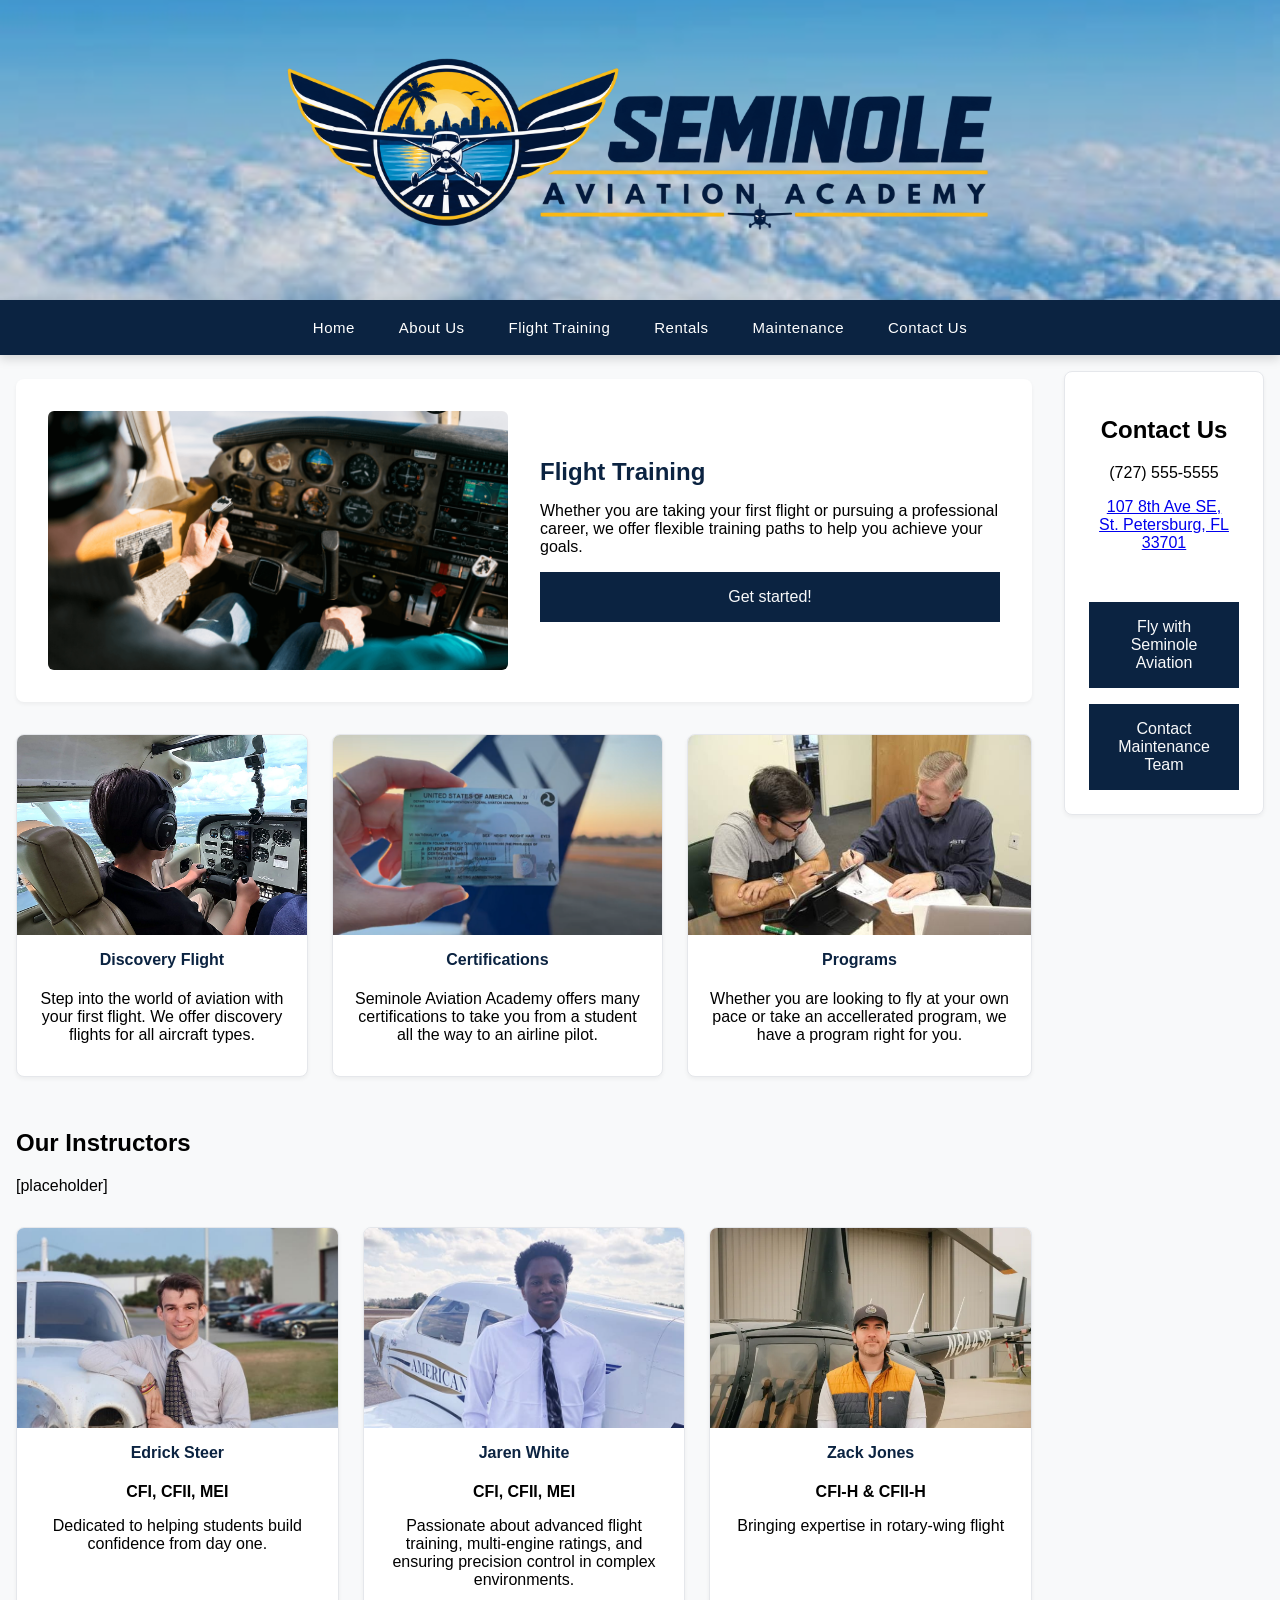
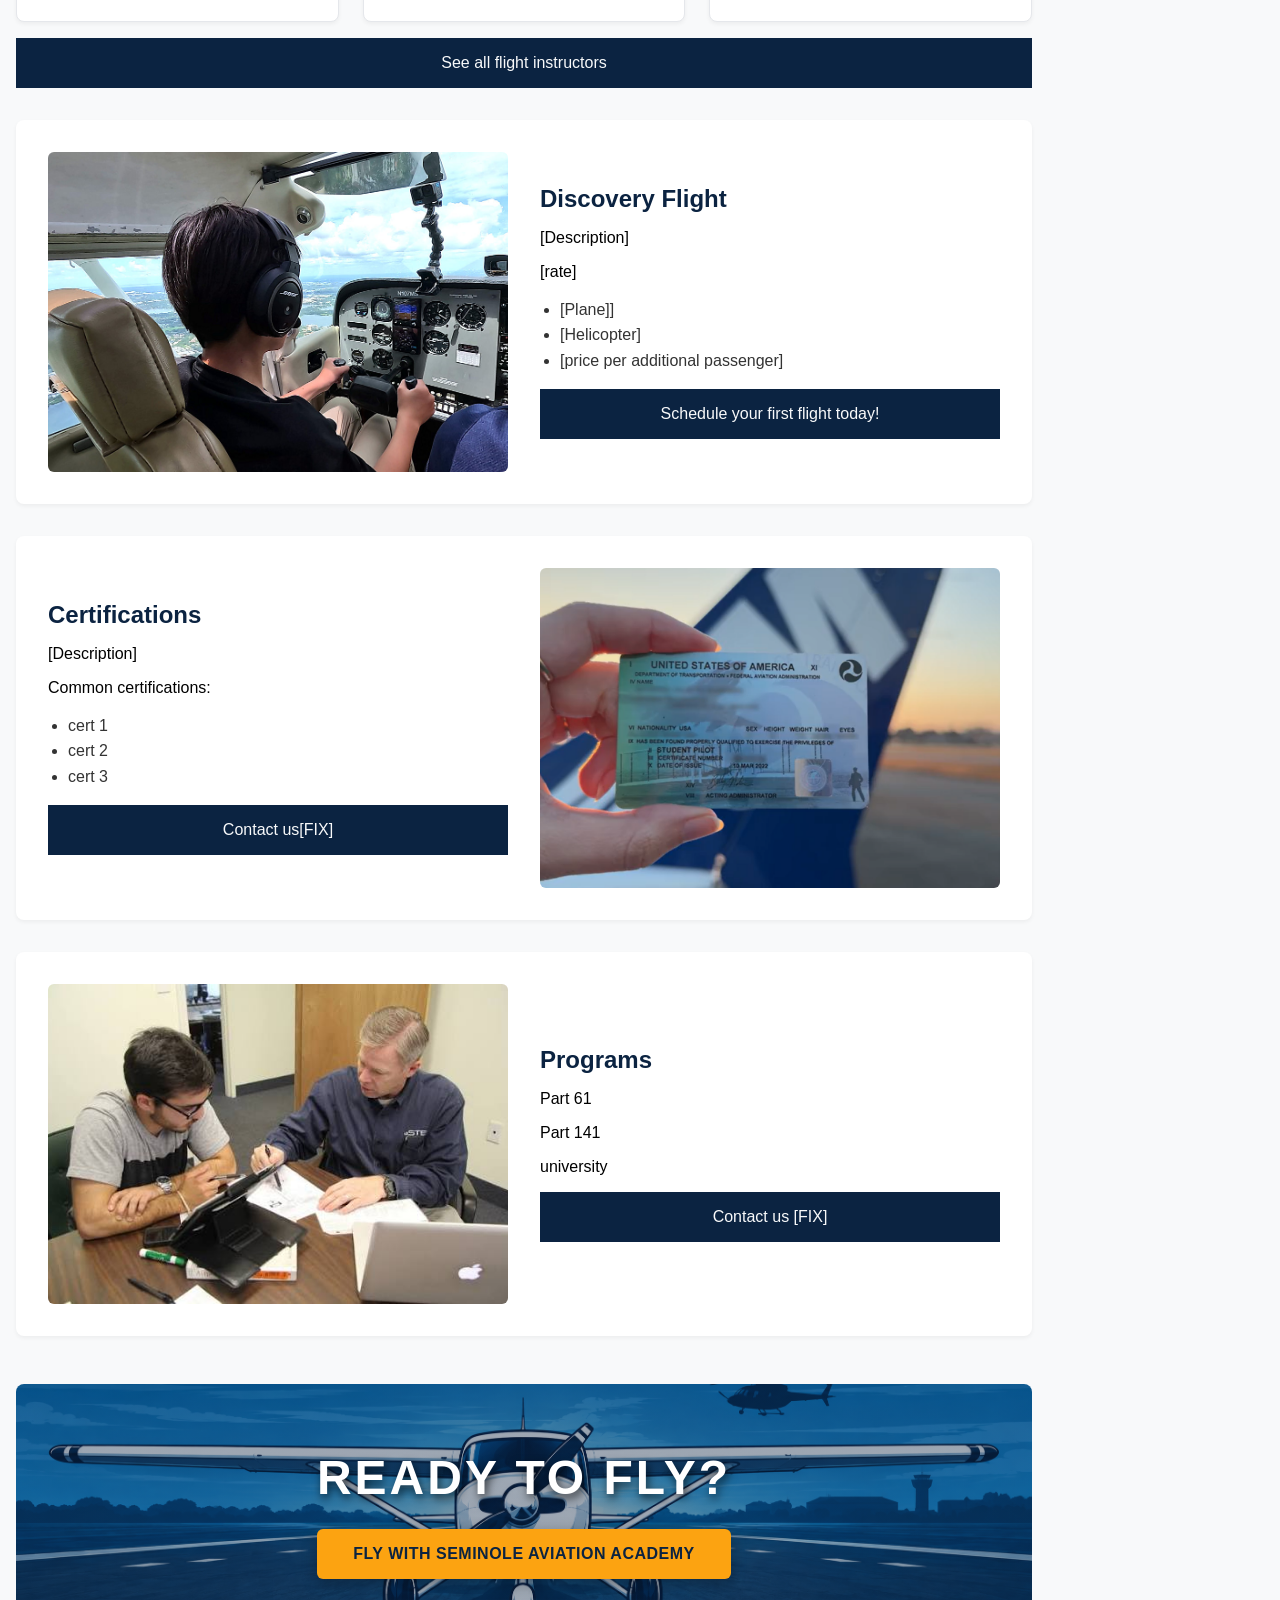
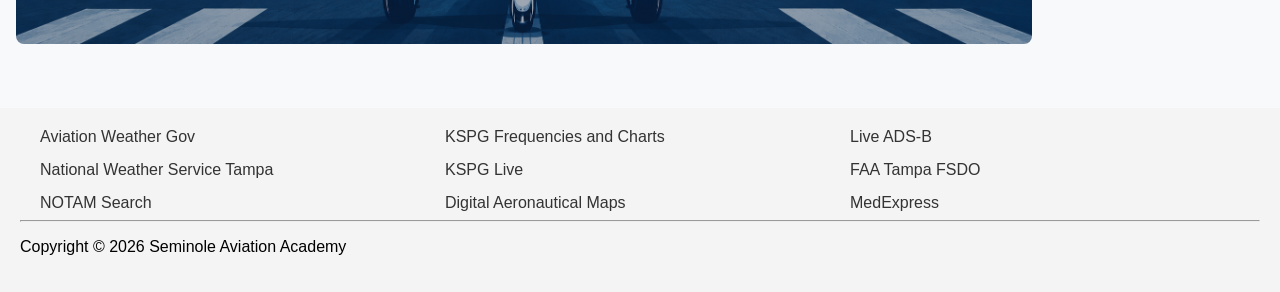
==== Seminole_Aviation_Academy/flight-training.html @ a311f941 "Add files via upload" ====
<!DOCTYPE html>
<html lang="en">
  <head>
    <title>Seminole Aviation Academy :: Flight Training</title>
    <link rel="icon" href="Images/favicon.ico" type="image/x-icon">
    <meta charset="utf-8">
    <meta name="viewport"
    content="width=device-width, initial-scale=1.0">
    <link rel="stylesheet" href="seminole.css">
  </head>
  <body>
    <header class="hero-header">
      <div class="header-overlay">
        <img src="Images/SAA_Logo.png" alt="Seminole Aviation Academy Logo" class="main-logo">
      </div>
    </header>
    <!-- Main Responsive Sticky Navigation Bar -->
    <nav class="main-navbar">
      <!-- PC and Tablet - Centered Links -->
      <div class="nav-desktop-container">
        <div class="nav-links-centered">
          <a href="index.html">Home</a>
          <a href="about.html">About Us</a>
          <a href="flight-training.html">Flight Training</a>
          <a href="rentals.html">Rentals</a>
          <a href="maintenance.html">Maintenance</a>
          <a href="contact.html">Contact Us</a>
        </div>
      </div>
      <!-- Mobile view nav bar -->
      <div class="nav-mobile-container">
        <a href="index.html" class="mobile-logo-link"><img src="Images/SAA_logo_only.png" alt="SAA Logo Only" class="mobile-logo-img"></a>
        <!-- Hidden checkbox to control the drawer state without JavaScript -->
        <input type="checkbox" id="menu-toggle" class="menu-checkbox">
        <!-- Hamburger icon button -->
        <label for="menu-toggle" class="hamburger-btn">
          <span></span>
          <span></span>
          <span></span>
        </label>
        <!-- Slide-out Side Drawer Layer -->
        <div class="side-drawer">
          <!-- Label acting as a close overlay backdrop -->
          <label for="menu-toggle" class="drawer-close-overlay"></label>
          <div class="drawer-content">
            <!-- Close Button inside the panel -->
            <label for="menu-toggle" class="drawer-close-btn">&times;</label>
            <div class="drawer-section"> <!-- Primary Pages Stack -->
              <h3>Main Navigation</h3>
              <a href="index.html">Home</a>
              <a href="about.html">About Us</a>
              <a href="flight-training.html">Flight Training</a>
              <a href="rentals.html">Rentals</a>
              <a href="maintenance.html">Maintenance</a>
              <a href="contact.html">Contact Us</a>
            </div>
            <div class="drawer-section resources-section"> <!-- Mobile Resources Stack -->
              <h3>Additional Resources</h3>
              <a href="https://aviationweather.gov/" target="_blank">Aviation Weather Gov</a>
              <a href="https://www.weather.gov/tbw/tampabayaviationweather" target="_blank">National Weather Service Tampa</a>
              <a href="https://notams.aim.faa.gov/notamSearch/nsapp.html#/" target="_blank">NOTAM Search</a>
              <a href="https://skyvector.com/airport/SPG/Albert-Whitted-Airport" target="_blank">KSPG Frequencies and Charts</a>
              <a href="https://parkviewlive.com/locations/albert-whitted-airport" target="_blank">KSPG Live</a>
              <a href="https://vfrmap.com/?type=vfrc&lat=27.953&lon=-82.828&zoom=10&api_key=763xxE1MJHyhr48DlAP2qQ" target="_blank">Digital Aeronautical Maps</a>
              <a href="https://globe.adsbexchange.com/" target="_blank">Live ADS-B</a>
              <a href="https://www.faa.gov/about/office_org/field_offices/fsdo/tpa" target="_blank">FAA Tampa FSDO</a>
              <a href="https://medxpress.faa.gov/MedXpress/Disclaimer.aspx" target="_blank">MedExpress</a>
            </div> <!-- Closes Resources stack-->
          </div> <!-- Closes Mobile Nav Pop-up-->
        </div> <!-- Closes Nav -->
      </div>
    </nav>
    <div id="wrapper">
        <div class="content"> 
            <main class="main-content"> <!-- CONTENT GOES HERE -->

              <section class="flight-training-opening">
                <div class="FT-img-wrapper">
                  <img id="FT-open-img" src="Images/Flight-Training-Opener-1920x1080.png" alt="Student pilot learning" >
                </div>
                <div class="FT-text">
                  <H1>Flight Training</H1>
                  <p>Whether you are taking your first flight or pursuing a professional career, we offer flexible training paths to help you achieve your goals. </p>
                  <a href="contact.html" class="button">Get started!</a>
                </div>
              </section>

              <section class="FT-Cards">
                <div class="container">
                  <!-- Box 1 -->
                  <a href="#discovery-flights" class="card-link-wrapper">
                    <div class="cards">
                        <div class="card-image-wrapper">
                            <img src="Images/discoveryflight.jpg" alt="Discovery Flight" class="card-image">
                        </div>
                        <div class="card-info">
                            <h4>Discovery Flight</h4>
                            <p>Step into the world of aviation with your first flight. We offer discovery flights for all aircraft types.</p>
                        </div>
                    </div>
                  </a>
                  <!-- Box 2 -->
                  <a href="#certifications" class="card-link-wrapper"> 
                    <div class="cards">
                        <div class="card-image-wrapper">
                            <img src="Images/certifications-943x530.png" alt="Aviation certificate" class="card-image">
                        </div>
                        <div class="card-info">
                            <h4>Certifications</h4>
                            <p>Seminole Aviation Academy offers many certifications to take you from a student all the way to an airline pilot.</p>
                        </div>
                    </div>
                  </a>
                  <!-- Box 3 -->
                  <a href="#programs" class="card-link-wrapper">
                    <div class="cards">
                        <div class="card-image-wrapper">
                            <img src="Images/programs-1100x733.jpg" alt="Student being taught by an instructor" class="card-image">
                        </div>
                        <div class="card-info">
                            <h4>Programs</h4>
                            <p>Whether you are looking to fly at your own pace or take an accellerated program, we have a program right for you.</p>
                        </div>
                    </div>
                  </a>
                </div> <!-- closes container --><div class="container">
              </section>

              <section class="Our instructors">
                <h2>Our Instructors</h2>
                <p>[placeholder]</p>
                <div class="container">
                  <!-- Box 1 -->
                  <div class="cards">
                      <div class="card-image-wrapper">
                          <img src="Images/Edrick-Steer-CFI-CXO-690x690.jpg" alt="Edrick-Steer" class="card-image">
                      </div>
                      <div class="card-info">
                          <h4>Edrick Steer</h4>
                          <p><b>CFI, CFII, MEI</b></p>
                          <p>Dedicated to helping students build confidence from day one.</p>
                      </div>
                  </div>
                  <!-- Box 2 -->
                  <div class="cards">
                      <div class="card-image-wrapper">
                          <img src="Images/Jaren-White-CFI-CXO-690x690.jpg" alt="Jaren White, MEI-CFI" class="card-image">
                      </div>
                      <div class="card-info">
                          <h4>Jaren White</h4>
                          <p><b>CFI, CFII, MEI</b></p>
                          <p>Passionate about advanced flight training, multi-engine ratings, and ensuring precision control in complex environments.</p>
                      </div>
                  </div>
                  <!-- Box 3 -->
                  <div class="cards">
                      <div class="card-image-wrapper">
                          <img src="Images/zack+final-640w.webp" alt="Zack, CFI-H" class="card-image">
                      </div>
                      <div class="card-info">
                          <h4>Zack Jones</h4>
                          <p><b>CFI-H & CFII-H</b></p>
                          <p>Bringing expertise in rotary-wing flight</p>
                      </div>
                  </div>
                </div> <!-- closes container -->
                <a href="about.html" class="button">See all flight instructors</a>
              </section>
              
              <section class="ft-img-left-txt-right" id="discovery-flights">
                <div class="ft-img-wrapper-left">
                  <img id="ft-discovery-img" src="Images/discoveryflight.jpg" alt="Discovery Flight">
                </div>
                <div class="ft-txt-right">
                  <h2>Discovery Flight</h2>
                  <p>[Description]</p>
                  <p>[rate]</p>
                  <ul>
                    <li>[Plane]]</li>
                    <li>[Helicopter]</li>
                    <li>[price per additional passenger]</li>
                  </ul>
                  <a href="contact.html" class="button">Schedule your first flight today!</a>
                </div>
              </section>
              
              <section class="ft-img-right-txt-left" id="certifications">
                <div class="ft-img-wrapper-right">
                  <img id="ft-cert-img" src="Images/certifications-943x530.png" alt="FAA Pilot Certificate">
                </div>
                <div class="ft-txt-left">
                  <h2>Certifications</h2>
                  <p>[Description]</p>
                  <p>Common certifications:</p>
                  <ul>
                    <li>cert 1</li>
                    <li>cert 2</li>
                    <li>cert 3</li>
                  </ul>
                  <a href="contact.html" class="button">Contact us[FIX]</a>
                </div>
              </section>

              <section class="ft-img-left-txt-right" id="programs">
                <div class="ft-img-wrapper-left">
                  <img id="ft-discovery-img" src="Images/programs-1100x733.jpg" alt="Programs">
                </div>
                <div class="ft-txt-right">
                  <h2>Programs</h2>
                  <p>Part 61</p>
                  <p>Part 141</p>
                  <p>university</p>
                  
                  <a href="contact.html" class="button">Contact us [FIX]</a>
                </div>
              </section>

              <section class="runway-cta-section">
                <div class="runway-cta-content">
                  <h2 class="runway-cta-title">Ready to Fly?</h2>
                  <a href="contact.html" class="runway-cta-btn">Fly with Seminole Aviation Academy</a>
                </div>
              </section>
            </main>
            <aside class="sidebar">
              <h2>Contact Us</h2>
              <p>(727) 555-5555</p>
              <p><a href="https://www.google.com/maps/place/Albert+Whitted+Airport/@27.7641043,-82.6311477,17z/data=!3m1!4b1!4m6!3m5!1s0x88c2e190b146c28f:0xe0880afd08de68cf!8m2!3d27.7641043!4d-82.6285728!16zL20vMGZueXAz?entry=ttu&g_ep=EgoyMDI2MDkwNi4wIKXMDSoASAFQAw%3D%3D">107 8th Ave SE,<br>St. Petersburg, FL<br>33701</a></p>
              <br>
              <a href="contact.html" class="button">Fly with Seminole Aviation</a>
              <a href="contact.html" class="button">Contact Maintenance Team</a>
            </aside> 
        </div> <!-- Closes content -->
    </div> <!-- Closes wrapper -->
    <footer class="site-footer">
  <div class="footer-grid">
    <!-- Group 1 -->
    <div class="footer-column">
      <a href="https://aviationweather.gov/" target="_blank">Aviation Weather Gov</a>
      <a href="https://www.weather.gov/tbw/tampabayaviationweather" target="_blank">National Weather Service Tampa</a>
      <a href="https://notams.aim.faa.gov/notamSearch/nsapp.html#/" target="_blank">NOTAM Search</a>
    </div>
    <!-- Group 2 -->
    <div class="footer-column">
      <a href="https://skyvector.com/airport/SPG/Albert-Whitted-Airport" target="_blank">KSPG Frequencies and Charts</a>
      <a href="https://parkviewlive.com/locations/albert-whitted-airport" target="_blank">KSPG Live</a>
      <a href="https://vfrmap.com/?type=vfrc&lat=27.953&lon=-82.828&zoom=10&api_key=763xxE1MJHyhr48DlAP2qQ" target="_blank">Digital Aeronautical Maps</a>
    </div>
    
    <!-- Group 3 -->
    <div class="footer-column">
      <a href="https://globe.adsbexchange.com/" target="_blank">Live ADS-B</a>
      <a href="https://www.faa.gov/about/office_org/field_offices/fsdo/tpa" target="_blank">FAA Tampa FSDO</a>
      <a href="https://medxpress.faa.gov/MedXpress/Disclaimer.aspx" target="_blank">MedExpress</a>
    </div>
  </div>
  <hr>
    <p>Copyright &copy; 2026 Seminole Aviation Academy</p>
</footer>
    <script>
    </script>
  </body>
</html>
---- Seminole_Aviation_Academy/seminole.css ----
/* -----------------------------------------------------------------------------------
 -------  Global View/Mobile specific Views-------------------------------------------
 ---------------------------------------------------------------------------------- */
html { scroll-behavior: smooth;}
 body {
  margin: 0;
  font-family: Arial, Helvetica, sans-serif;
}
#wrapper { 
	background-color: #F8F9FA;
	padding: 1em;
}
.content { display: block; }
.main-content { flex:3; }
.button {
    display:block;
    background:#0b2341;
    color:#F8F9FA;
    text-align:center;
    padding:1em;
    text-decoration:none;
    margin-top:1em;
}
.button:hover { color: #fca311;}
.small-button {
    display:inline-block;
    background:#0b2341;
    color:#F8F9FA;
    text-align:center;
    padding:1em;
    text-decoration:none;
    margin-top:1em;
    ;
}
.small-button:hover { color: #fca311;}
.sidebar { 
    display: none; 
    max-width: 200px;
}

.rental-info { text-align: center;}
.rental-info h2 { color:#0b2341 }

.maint-info { text-align: center;}
.maint-info h2 { color:#0b2341 }

/* -----------------------------------------------------------------------------------
 ------- Footer ----------------------------------------------------------------------
 ---------------------------------------------------------------------------------- */
.site-footer {
  background-color: #f4f4f4; 
  padding: 20px;
}

.footer-grid {
  display: grid;
  grid-template-columns: 1fr; 
  gap: 15px; 
  text-align: center; 
}

.footer-column {
  display: flex;
  flex-direction: column;
  gap: 15px; 
}
.footer-column a {
  text-decoration: none;
  color: #333;
  font-family: sans-serif;
}
/* -----------------------------------------------------------------------------------
 -------  Nav ------------------------------------------------------------------------
 ---------------------------------------------------------------------------------- */
.topnav {
  overflow: hidden;
  background-color: #333;
}
.topnav a {
  float: left;
  display: block;
  color: #f2f2f2;
  text-align: center;
  padding: 14px 16px;
  text-decoration: none;
  font-size: 17px;
}
.topnav a:hover {
  background-color: #ddd;
  color: black;
}
.topnav a.active {
  background-color: #04AA6D;
  color: white;
}
.topnav .icon {
  display: none;
}
@media screen and (max-width: 600px) {
  .topnav a:not(:first-child) {display: none;}
  .topnav a.icon {
    float: right;
    display: block;
  }
  .topnav.responsive {position: relative;}
  .topnav.responsive .icon {
    position: absolute;
    right: 0;
    top: 0;
  }
  .topnav.responsive a {
    float: none;
    display: block;
    text-align: left;
  }
}
 .main-navbar {
  position: sticky;
  top: 0;
  z-index: 9999;
  background-color: #0b2341; 
  box-shadow: 0 4px 10px rgba(0, 0, 0, 0.15);
  font-family: 'Arial', sans-serif;
}
.nav-desktop-container {
  display: none;
}
.nav-mobile-container {
  display: flex;
  justify-content: flex-end;
  align-items: center;
  padding: 10px 20px;
  height: 60px;
  box-sizing: border-box;
  position: relative;
}

.mobile-logo-link {
  display: flex;
  align-items: center;
  height: 100%;
  position: absolute;
  left: 50%;
  transform: translateX(-50%); 
}
.mobile-logo-img {
  height: 50px; 
  width: auto;
  object-fit: contain;
  align-items: center;
}
.menu-checkbox {
  display: none; 
}
.hamburger-btn {
  display: flex;
  flex-direction: column;
  justify-content: space-between;
  width: 26px;
  height: 20px;
  cursor: pointer;
}
.hamburger-btn span {
  display: block;
  height: 3px;
  width: 100%;
  background-color: #ffffff;
  border-radius: 2px;
  transition: all 0.3s ease;
}
.side-drawer {
  position: fixed;
  top: 0;
  right: -100%; 
  width: 100%;
  height: 100vh;
  display: flex;
  justify-content: flex-end;
  transition: right 0.4s cubic-bezier(0.16, 1, 0.3, 1);
  pointer-events: none;
}
.drawer-close-overlay {
  position: absolute;
  top: 0;
  left: 0;
  width: 100%;
  height: 100%;
  background-color: rgba(0, 0, 0, 0.5);
  opacity: 0;
  transition: opacity 0.4s ease;
  z-index: 1;
}
.drawer-content {
  position: relative;
  width: 280px; 
  height: 100%;
  background-color: #ffffff;
  box-shadow: -5px 0 25px rgba(0, 0, 0, 0.25);
  padding: 60px 24px 30px;
  box-sizing: border-box;
  overflow-y: auto; 
  z-index: 2;
}
.drawer-close-btn {
  position: absolute;
  top: 15px;
  right: 20px;
  font-size: 32px;
  color: #0b2341;
  cursor: pointer;
}
.drawer-section {
  margin-bottom: 30px;
}
.drawer-section h3 {
  font-size: 13px;
  text-transform: uppercase;
  letter-spacing: 1px;
  color: #888888;
  border-bottom: 1px solid #eeeeee;
  padding-bottom: 8px;
  margin-bottom: 12px;
}
.drawer-section a {
  display: block;
  padding: 12px 0;
  text-decoration: none;
  color: #0b2341;
  font-size: 16px;
  font-weight: 500;
  border-bottom: 1px solid #f9f9f9;
}
.drawer-section a.active { color: #fca311; }
.resources-section a {
  font-size: 14px;
  color: #4a5568;
}
.menu-checkbox:checked ~ .side-drawer {
  right: 0;
  pointer-events: auto;
}
.menu-checkbox:checked ~ .side-drawer .drawer-close-overlay { opacity: 1; }
.menu-checkbox:checked ~ .hamburger-btn span:nth-child(1) { transform: translateY(8px) rotate(45deg); }
.menu-checkbox:checked ~ .hamburger-btn span:nth-child(2) { opacity: 0; }
.menu-checkbox:checked ~ .hamburger-btn span:nth-child(3) { transform: translateY(-9px) rotate(-45deg); }

/* -----------------------------------------------------------------------------------
 -------  Flight Training - Home Page ------------------------------------------------
 ---------------------------------------------------------------------------------- */
.flight-training-group {
  background: #fff;
  border-radius: 8px;
  padding: 1.5rem;
  margin: 2rem 0;
  box-shadow: 0 2px 4px rgba(0,0,0,.05);
  overflow: hidden; 
}
.flight-training-group h2 {
  color: #0b2341;
  margin-bottom: 0.25rem;
}
.flight-training-group p {
  margin-top: 0;
  margin-bottom: 1rem;
}
#FT-img {
  float: left;
  margin-right: 20px;
  margin-bottom: 10px;
  width: 300px; 
  max-width: 100%;
  height: auto;
  border-radius: 4px;
}

/* -----------------------------------------------------------------------------------
 -------  Maintenance - Home Page ------------------------------------------------
 ---------------------------------------------------------------------------------- */

.maintenance-index {
  background: #fff;
  border-radius: 8px;
  padding: 1.5rem;
  margin: 2rem 0;
  box-shadow: 0 2px 4px rgba(0,0,0,.05);
  display: flex;
  flex-direction: column; 
  gap: 1.5rem;
}
.maintenance-index h2 {
  color: #0b2341;
  margin-top: 0;
  margin-bottom: 0.75rem;
}
.maintenance-index ul {
  margin: 0;
  padding-left: 20px;
  color: #333333;
  line-height: 1.6;
}
.maintenance-img-wrapper {
  width: 100%;
  height: 220px;
  overflow: hidden;
  border-radius: 6px;
}
#MT-img {
  width: 100%;
  height: 100%;
  object-fit: cover;
  display: block;
}

/* -----------------------------------------------------------------------------------
 ------- Runway Call To Action - Home Page -------------------------------------------
 ---------------------------------------------------------------------------------- */
.runway-cta-section {
  width: 100%;
  position: relative;
  overflow: hidden;
  margin: 3rem 0;
  background-image: linear-gradient(rgba(11, 35, 65, 0.4), rgba(11, 35, 65, 0.4)), url('Images/plane_on_runway.png');
  background-size: cover;
  background-position: center;
  background-repeat: no-repeat;
  padding: 4rem 1.5rem;
  box-sizing: border-box;
}
.runway-cta-content {
  text-align: center;
  display: flex;
  flex-direction: column;
  align-items: center;
  justify-content: center;
  gap: 1.5rem;
  z-index: 2;
  position: relative;
}
.runway-cta-title {
  color: #ffffff;
  font-family: 'Montserrat', 'Arial Black', sans-serif;
  font-size: 2.2rem;
  font-weight: 800;
  text-transform: uppercase;
  letter-spacing: 2px;
  margin: 0;
  text-shadow: 2px 4px 10px rgba(0, 0, 0, 0.7);
}
.runway-cta-btn {
  display: inline-flex;
  align-items: center;
  justify-content: center;
  background-color: #fca311; 
  color: #0b2341; 
  text-decoration: none;
  font-family: 'Arial', sans-serif;
  font-size: 16px;
  font-weight: 700;
  padding: 16px 36px;
  border-radius: 6px;
  box-shadow: 0 4px 15px rgba(0, 0, 0, 0.3);
  text-transform: uppercase;
  letter-spacing: 0.5px;
  transition: all 0.25s ease-in-out;
}
.runway-cta-btn:hover {
  background-color: #ffffff;
  color: #0b2341;
  box-shadow: 0 6px 20px rgba(252, 163, 17, 0.4);
  transform: translateY(-3px);
}

.runway-cta-btn:active {
  transform: translateY(-1px);
  box-shadow: 0 4px 8px rgba(0, 0, 0, 0.2);
}

/* -----------------------------------------------------------------------------------
 ------- Opening image - Home Page ---------------------------------------------------
 ---------------------------------------------------------------------------------- */
.hero-header { display: none; }
.hero-promo-section {
  width: 100%;
  height: 60vh;
  min-height: 400px;
  background-image: linear-gradient(rgba(0, 0, 0, 0.45), rgba(0, 0, 0, 0.45)), url('Images/opening.jpg');
  background-size: cover;
  background-position: center;
  background-repeat: no-repeat;
  display: flex;
  justify-content: center;
  align-items: center;
  box-sizing: border-box;
}
.hero-content {
  text-align: center;
  padding: 0 20px;
}
.hero-text {
  color: #ffffff;
  font-family: 'Montserrat', 'Arial Black', sans-serif;
  font-size: 3rem;
  font-weight: 800;
  text-transform: uppercase;
  letter-spacing: 2px;
  text-shadow: 2px 4px 15px rgba(0, 0, 0, 0.6); 
  margin: 0;
}
/* -----------------------------------------------------------------------------------
 ------- Opening image - Maintenance ---------------------------------------------------
 ---------------------------------------------------------------------------------- */
.hero-promo-section-about {
  width: 100%;
  height: 60vh;
  min-height: 400px;
  background-image: linear-gradient(rgba(0, 0, 0, 0.45), rgba(0, 0, 0, 0.45)), url('Images/plane_over_forest.jpg');
  background-size: cover;
  background-position: center;
  background-repeat: no-repeat;
  display: flex;
  justify-content: center;
  align-items: center;
  box-sizing: border-box;
}
.hero-content-about {
  text-align: center;
  padding: 0 20px;
}
.hero-text-about {
  color: #ffffff;
  font-family: 'Montserrat', 'Arial Black', sans-serif;
  font-size: 3rem;
  font-weight: 800;
  text-transform: uppercase;
  letter-spacing: 2px;
  text-shadow: 2px 4px 15px rgba(0, 0, 0, 0.6); 
  margin: 0;
}
/* -----------------------------------------------------------------------------------
 ------- Opening image - Rentals ---------------------------------------------------
 ---------------------------------------------------------------------------------- */
.hero-promo-section-rent {
  width: 100%;
  height: 60vh;
  min-height: 400px;
  background-image: linear-gradient(rgba(0, 0, 0, 0.45), rgba(0, 0, 0, 0.45)), url('Images/254481-YbNavzkKr7U6z7WP.jpg');
  background-size: cover;
  background-position: center;
  background-repeat: no-repeat;
  display: flex;
  justify-content: center;
  align-items: center;
  box-sizing: border-box;
}
.hero-content-rent {
  text-align: center;
  padding: 0 20px;
}
.hero-text-rent {
  color: #ffffff;
  font-family: 'Montserrat', 'Arial Black', sans-serif;
  font-size: 3rem;
  font-weight: 800;
  text-transform: uppercase;
  letter-spacing: 2px;
  text-shadow: 2px 4px 15px rgba(0, 0, 0, 0.6); 
  margin: 0;
}

/* -----------------------------------------------------------------------------------
 ------- Opening image - Maintenance ---------------------------------------------------
 ---------------------------------------------------------------------------------- */
.hero-promo-section-maint {
  width: 100%;
  height: 60vh;
  min-height: 400px;
  background-image: linear-gradient(rgba(0, 0, 0, 0.45), rgba(0, 0, 0, 0.45)), url('Images/AnP_780x470.jpg');
  background-size: cover;
  background-position: center;
  background-repeat: no-repeat;
  display: flex;
  justify-content: center;
  align-items: center;
  box-sizing: border-box;
}
.hero-content-maint {
  text-align: center;
  padding: 0 20px;
}
.hero-text-maint {
  color: #ffffff;
  font-family: 'Montserrat', 'Arial Black', sans-serif;
  font-size: 3rem;
  font-weight: 800;
  text-transform: uppercase;
  letter-spacing: 2px;
  text-shadow: 2px 4px 15px rgba(0, 0, 0, 0.6); 
  margin: 0;
}

/* -----------------------------------------------------------------------------------
 ------- Vertical Cards (Ex. Our Fleet - Home) ---------------------------------------
 ---------------------------------------------------------------------------------- */
.container {
  display: flex;
  flex-direction: column; 
  flex-wrap: nowrap; 
  gap: 1.5rem;            
  margin-top: 2rem;
}
.cards {
  display: flex;
  flex-direction: row;    
  background-color: #FFFFFF;
  border: 1px solid #E5E7EB;
  border-radius: 8px;
  overflow: hidden;
  box-shadow: 0 2px 4px rgba(0,0,0,0.05);
}
.card-image-wrapper {
  height: 160px;
  overflow: hidden;
  display: flex;
  justify-content: center;
  align-items: center;
}
.card-image {
  object-position: center top;
  width: 100%;
  height: 100%;
  object-fit: cover;
  display: block;
}
.card-info {
  flex: 2;                
  padding: 1rem;
  color: #000;
}
.card-info h4 {
  margin-top: 0;
  color: #0b2341;         
}

.card-link-wrapper {
  text-decoration: none; 
  color: inherit;        
  display: block;        
}
.card-link-wrapper:hover .cards {
  transform: translateY(-2px);
  box-shadow: 0 4px 15px rgba(0,0,0,0.1);
  transition: all 0.2s ease-in-out;
}

/* -----------------------------------------------------------------------------------
 ------- Horizontal Cards (Ex. Our Fleet - Home) ---------------------------------------
 ---------------------------------------------------------------------------------- */
.h-container {
  display: flex;
  flex-direction: row; 
  flex-wrap: nowrap; 
  gap: 1.5rem;            
  margin-top: 2rem;
}
.h-cards {
  display: flex;
  flex-direction: row;    
  background-color: #FFFFFF;
  border: 1px solid #E5E7EB;
  border-radius: 8px;
  overflow: hidden;
  box-shadow: 0 2px 4px rgba(0,0,0,0.05);
}

.h-card-image-wrapper {
  height: 160px;
  overflow: hidden;
  display: flex;
  justify-content: center;
  align-items: center;
}

.h-card-image {
  object-position: center left;
  width: 100%;
  height: 100%;
  object-fit: cover;
  display: block;
}

.h-card-info {
  flex: 2;                
  padding: 1rem;
  color: #000;
}

.h-card-info h4 {
  margin-top: 0;
  color: #0b2341;         
}

/* -----------------------------------------------------------------------------------
 -------  Flight Training - Opening --------------------------------------------------
 ---------------------------------------------------------------------------------- */
.flight-training-opening {
  background: #fff;
  border-radius: 8px;
  padding: 1.5rem;
  margin: 0.5rem 0;
  box-shadow: 0 2px 4px rgba(0,0,0,.05);
  display: flex;
  flex-direction: column; 
  gap: 1.5rem;
}
.FT-text h1 {
  color: #0b2341;
  margin-top: 0;
  margin-bottom: 0.75rem;
}

.FT-img-wrapper {
  width: 100%;
/*  height: 440px; */
  overflow: hidden;
  border-radius: 6px;
}

#FT-open-img {

  display: block;
  width: 100%;
  height: auto;
  border-radius: 4px;
}
/* -----------------------------------------------------------------------------------
 -------  Flight Training - Cards Image and text ------------------------------
 ---------------------------------------------------------------------------------- */
.ft-img-left-txt-right {
  background: #fff;
  border-radius: 8px;
  padding: 1.5rem;
  margin: 2rem 0;
  box-shadow: 0 2px 4px rgba(0,0,0,.05);
  display: flex;
  flex-direction: column; 
  gap: 1.5rem;
}
.ft-txt-right h2 {
  color: #0b2341;
  margin-top: 0;
  margin-bottom: 0.75rem;
}
.ft-txt-right ul {
  margin: 0;
  padding-left: 20px;
  color: #333333;
  line-height: 1.6;
}
.ft-img-wrapper-left {
  width: 100%;
  height: 220px;
  overflow: hidden;
  border-radius: 6px;
}
#ft-discovery-img {
  width: 100%;
  height: 100%;
  object-fit: cover;
  display: block;
}

.ft-img-right-txt-left {
  background: #fff;
  border-radius: 8px;
  padding: 1.5rem;
  margin: 2rem 0;
  box-shadow: 0 2px 4px rgba(0,0,0,.05);
  display: flex;
  flex-direction: column; 
  gap: 1.5rem;
}
.ft-txt-left h2 {
  color: #0b2341;
  margin-top: 0;
  margin-bottom: 0.75rem;
}
.ft-txt-left ul {
  margin: 0;
  padding-left: 20px;
  color: #333333;
  line-height: 1.6;
}
.ft-img-wrapper-right{
  width: 100%;
  height: 220px;
  overflow: hidden;
  border-radius: 6px;
}
#ft-cert-img {
  width: 100%;
  height: 100%;
  object-fit: cover;
  display: block;
}

/* -----------------------------------------------------------------------------------
 ------- Fleet Sub-Navigation Dropdowns ----------------------------------------------
 ---------------------------------------------------------------------------------- */
.fleet-sub-nav {
  background-color: #0b2341; /* Matches your core template dark blue */
  margin-bottom: 20px;
  border-radius: 4px;
  position: sticky;
  z-index: 100;
  top: 60px;
}
.fleet-nav-menu {
  list-style: none;
  display: flex;
  margin: 0;
  padding: 0;
  justify-content: center;
}
.fleet-nav-item {
  position: relative;
}
.fleet-nav-link {
  display: block;
  padding: 15px 25px;
  color: #F8F9FA;
  text-decoration: none;
  font-weight: bold;
  font-size: 16px;
}
.fleet-nav-link:hover {
  color: #fca311; /* Matches your gold highlight color */
}

/* Dropdown Hidden Mechanics */
.fleet-dropdown {
  position: absolute;
  top: 100%;
  left: 0;
  background-color: #ffffff;
  box-shadow: 0 4px 10px rgba(0, 0, 0, 0.15);
  list-style: none;
  padding: 0;
  margin: 0;
  min-width: 180px;
  opacity: 0;
  visibility: hidden;
  transform: translateY(10px);
  transition: all 0.2s ease-in-out;
  z-index: 50;
}
.fleet-dropdown li a {
  display: block;
  padding: 12px 20px;
  color: #0b2341;
  text-decoration: none;
  font-size: 15px;
  border-bottom: 1px solid #f4f4f4;
}
.fleet-dropdown li a:hover {
  background-color: #f8f9fa;
  color: #fca311;
}

/* Hover Action Toggles */
.fleet-nav-item:hover .fleet-dropdown {
  opacity: 1;
  visibility: visible;
  transform: translateY(0);
}

/* -----------------------------------------------------------------------------------
 ------- Pure CSS Accordion Toggles --------------------------------------------------
 ---------------------------------------------------------------------------------- */
.accordion-item {
  margin-bottom: 15px;
  border: 1px solid #E5E7EB;
  border-radius: 8px;
  background: #ffffff;
  scroll-margin-top: 80px; 
}
.accordion-toggle {
  display: none; 
}
.accordion-label {
  display: block;
  padding: 15px 20px;
  background-color: #ffffff;
  color: #0b2341;
  font-size: 1.2rem;
  font-weight: bold;
  cursor: pointer;
  position: relative;
  border-radius: 8px;
}
.accordion-label::after {
  content: '▼';
  position: absolute;
  right: 20px;
  font-size: 0.9rem;
  color: #0b2341;
  transition: transform 0.2s ease;
}

/* Base Hidden Accordion Frame State */
.accordion-content {
  max-height: 0;
  overflow: hidden;
  transition: max-height 0.3s ease-out;
}

/* Checked State - Reveals Cards Grid */
.accordion-toggle:checked ~ .accordion-content {
  max-height: 3000px; 
  padding: 0 20px 20px 20px;
  border-top: 1px solid #E5E7EB;
}
.accordion-toggle:checked ~ .accordion-label::after {
  transform: rotate(180deg);
  color: #fca311;
}

/* -----------------------------------------------------------------------------------
 ------- Responsive Grid Layout System (Mobile Default) ------------------------------
 ---------------------------------------------------------------------------------- */
.fleet-card-grid {
  display: grid;
  gap: 1.5rem;
  margin-top: 1.5rem;
  grid-template-columns: repeat(2, minmax(0, 1fr)); 
}
.fleet-grid-card {
  background-color: #FFFFFF;
  border: 1px solid #E5E7EB;
  border-radius: 8px;
  overflow: hidden;
  box-shadow: 0 2px 4px rgba(0,0,0,0.05);
  display: flex;
  flex-direction: column;
}
.fleet-card-image {
  width: 100%;
  height: 160px;
  overflow: hidden;
}
.fleet-card-image img {
  width: 100%;
  height: 100%;
  object-fit: cover;
  display: block;
}
.fleet-card-info {
  padding: 1rem;
  text-align: center;
}
.fleet-card-info h4 {
  margin: 0 0 5px 0;
  color: #0b2341;
}
.tail-number {
  margin: 0 0 10px 0;
  color: #6b7280;
  font-size: 0.9rem;
}
.rental-rate {
  margin: 0;
  font-weight: bold;
  color: #0b2341;
}

/* -----------------------------------------------------------------------------------
 ------- Contact - Form --------------------------------------------------------------
 ---------------------------------------------------------------------------------- */
.contact-form-container {
  background-color: #ffffff;
  border: 1px solid #E5E7EB;
  border-radius: 8px;
  max-width: 900px;
  margin: 2rem auto;
  padding: 1.5rem;
  box-shadow: 0 4px 10px rgba(0, 0, 0, 0.05);
  font-family: Arial, Helvetica, sans-serif;
  box-sizing: border-box;
}
.contact-form-container h2 {
  color: #0b2341;
  margin-top: 0;
  margin-bottom: 0.5rem;
}
.form-instructions {
  color: #6b7280;
  font-size: 0.9rem;
  margin-bottom: 1.5rem;
}
.required-star {
  color: #dc2626;
  font-weight: bold;
}
/* Structural Grid Rules (Mobile First Layout Architecture) */
.form-group {
  margin-bottom: 1.25rem;
  display: flex;
  flex-direction: column;
  gap: 0.4rem;
  width: 100%;
  box-sizing: border-box;
}
.form-row-grid {
  display: flex;
  flex-direction: column;
  gap: 0;
}
/* Base form controller formatting styling */
.form-group label {
  color: #0b2341;
  font-weight: 700;
  font-size: 0.95rem;
}
.form-group input[type="text"],
.form-group input[type="email"],
.form-group input[type="tel"],
.form-group input[type="date"],
.form-group select,
.form-group textarea {
  padding: 12px;
  border: 1px solid #D1D5DB;
  border-radius: 6px;
  font-size: 1rem;
  font-family: Arial, sans-serif;
  background-color: #F9FAFB;
  color: #1F2937;
  width: 100%;
  box-sizing: border-box;
  transition: border-color 0.2s ease, box-shadow 0.2s ease;
}
.form-group input:focus,
.form-group select:focus,
.form-group textarea:focus {
  outline: none;
  border-color: #0b2341;
  box-shadow: 0 0 0 3px rgba(11, 35, 65, 0.15);
  background-color: #ffffff;
}
.date-range-wrapper {
  display: flex;
  align-items: center;
  gap: 0.5rem;
  width: 100%;
}
.date-range-wrapper input[type="date"] {
  flex: 1;
}
.date-separator {
  color: #4B5563;
  font-weight: bold;
  font-size: 0.9rem;
}

/* ===================================================================================
   ======= Pure CSS Relational Stacking Logic Components (:has Engine) ==============
   =================================================================================== */
.conditional-section {
  display: none; /* Keeps branches hidden out of sight initially */
  background-color: #F8F9FA;
  padding: 1.25rem;
  border-radius: 6px;
  border-left: 4px solid #fca311; /* Gold layout highlight ribbon indicator */
  margin: 1.5rem 0;
  box-sizing: border-box;
  animation: formBranchSlideIn 0.35s cubic-bezier(0.16, 1, 0.3, 1);
}

.conditional-section h3 {
  margin-top: 0;
  color: #0b2341;
  font-size: 1.1rem;
  border-bottom: 1px solid #E5E7EB;
  padding-bottom: 0.5rem;
  margin-bottom: 1rem;
}

/* Stacking selector evaluations */
.contact-form:has(select[name="inquiry_area"] option[value="training"]:checked) .training-branch { display: block; }
.contact-form:has(select[name="inquiry_area"] option[value="rentals"]:checked) .rentals-branch { display: block; }
.contact-form:has(select[name="inquiry_area"] option[value="maintenance"]:checked) .maintenance-branch { display: block; }
.contact-form:has(select[name="inquiry_area"] option[value="general"]:checked) .general-branch { display: block; }

@keyframes formBranchSlideIn {
  from { opacity: 0; transform: translateY(8px); }
  to { opacity: 1; transform: translateY(0); }
}
/* Submit Button Core Actions Container Layouts */
.form-submit-wrapper {
  text-align: center;
  width: 100%;
  margin-top: 1.5rem;
}
.form-submit-btn {
  display: inline-block;
  background-color: #fca311;
  color: #0b2341;
  font-weight: 700;
  padding: 14px 40px;
  border: none;
  border-radius: 6px;
  text-transform: uppercase;
  letter-spacing: 0.5px;
  cursor: pointer;
  transition: all 0.2s ease-in-out;
}

.form-submit-btn:hover {
  background-color: #0b2341;
  color: #ffffff;
  transform: translateY(-2px);
  box-shadow: 0 4px 12px rgba(11, 35, 65, 0.2);
}
#map {display: none;}
.clean-list {
  list-style-type: none;
  padding: 0; 
  margin: 0;      
}
.flow {
  display: flex;
  flex-direction: column;
  gap: 2rem;
  text-align: center;
  margin-bottom: 2rem;
}


css.team-section {
  max-width: 1200px;
  margin: 0 auto;
  padding: 60px 20px;
  text-align: center;
}
/* --- CFI grid --- */

 .cfi-grid {
  display: grid;
  grid-template-columns: repeat(2, minmax(140px, 1fr));
  gap: 15px;
  margin-top: 40px;
}

.cfi-card {
  background: #ffffff;
  border: 1px solid #e0e0e0;
  border-radius: 12px;
  padding: 24px;
  text-align: left;
  box-shadow: 0 4px 6px rgba(0, 0, 0, 0.05);
  transition: transform 0.2s ease;
}

.cfi-card:hover {
  transform: translateY(-5px);
}

.cfi-photo-placeholder {
  width: 100%;
 /* height: 200px; */
  background-color: #f0f4f8;
  border-radius: 8px;
  display: flex;
  align-items: center;
  justify-content: center;
  color: #666;
  margin-bottom: 16px;
}

.cfi-title {
  color: #0056b3;
  font-weight: 600;
  font-size: 0.9rem;
  margin: 4px 0 12px 0;
}

.hiring-card {
  border: 2px dashed #0056b3;
  background: #fdfeff;
  text-align: center;
  display: flex;
  flex-direction: column;
  justify-content: center;
  align-items: center;
}

.hiring-icon {
  font-size: 2.5rem;
  margin-bottom: 10px;
}

.btn-apply {
  display: inline-block;
  margin-top: 15px;
  padding: 8px 16px;
  background-color: #0056b3;
  color: #fff;
  text-decoration: none;
  border-radius: 6px;
  font-size: 0.85rem;
}
.mission-statement {
  text-align: center;
  color:#0056b3;
  font-weight: bold;
  font-size: 1.35rem;
}

/* -----------------------------------------------------------------------------------
 -------  Media Checks ---------------------------------------------------------------
 ---------------------------------------------------------------------------------- */
@media (max-width: 600px) {
  #FT-img {
      float: none;
      width: 100%;
      margin-right: 0;
      margin-bottom: 15px;
  }
}

@media (min-width: 600px) {
  /* ------- Footer ------ */
  .footer-grid {
    grid-template-columns: repeat(3, 1fr);
    text-align: left; 
    max-width: 1200px;
    margin: 0 auto;
  }
  /* ------- Header ------- */
   .hero-header {
    display: block; 
    background-image: url('Images/clouds.jpg');
    background-size: cover;
    background-position: center;
    background-repeat: no-repeat;

    height: 300px; 
    width: 100%;
    position: relative;
  }
  .header-overlay {
    display: flex;
    justify-content: center;
    align-items: center;
    height: 100%;
    width: 100%;
    background-color: rgba(0, 0, 0, 0.1); 
  }
  .main-logo {
    max-width: 80%;
    height: auto;
    max-height: 80%;
    object-fit: contain; 
  }

  /* ------ Nav ------- */
   .nav-mobile-container {
    display: none; 
  }
  .nav-desktop-container {
    display: block;
    max-width: 1200px;
    margin: 0 auto;
    padding: 0 20px;
  }
  .nav-links-centered {
    display: flex;
    justify-content: center; 
    align-items: center;
    height: 55px; 
  }
  .nav-links-centered a {
    text-decoration: none;
    color: #ffffff;
    padding: 0 22px;
    font-size: 15px;
    font-weight: 500;
    letter-spacing: 0.5px;
    height: 100%;
    display: flex;
    align-items: center;
    transition: all 0.2s ease;
  }
  .nav-links-centered a:hover {
    color: #fca311;
    background-color: rgba(255, 255, 255, 0.05);
  }
  .nav-links-centered a.active {
    color: #fca311;
    border-bottom: 3px solid #fca311; 
    box-sizing: border-box;
  }

  /* ---- Cards for Fleet ---- */
  .container {
    display: flex;
    flex-direction: row; 
    flex-wrap: nowrap; 
    gap: 1.5rem;            
    margin-top: 2rem;
  }
  .cards {
    flex: 1;
    display: flex;
    flex-direction: column;    
    background-color: #FFFFFF;
    border: 1px solid #E5E7EB;
    border-radius: 8px;
    overflow: hidden;
    box-shadow: 0 2px 4px rgba(0,0,0,0.05);
  }
  .card-image-wrapper {
    width: 100%;
    height: 200px;
    overflow: hidden;
    display: flex;
    justify-content: center;
    align-items: center;
  }
  .card-image {
    object-position: center top;
    width: 100%;
    height: 100%;
    object-fit: cover;
    display: block;
  }
  .card-info {
    flex: 2;                
    padding: 1rem;
    color: #000;
    text-align: center;
  }
  .card-info h4 {
    margin-top: 0;
    color: #0b2341;         
  }
  /* ---- Home Page - Maintenance ---- */
  .maintenance-index {
    display: flex;
    flex-direction: row-reverse; 
    align-items: center; 
    padding: 2rem;
    gap: 2rem;
  }
  .maintenance-text { flex: 1; }   
  .maintenance-img-wrapper {
      flex: 1;
      height: 320px;
  }

  /* ---- Home - Call to action --- */
  .runway-cta-section {
    height: 260px;
    padding: 0;
    display: flex;
    align-items: center;
    justify-content: center;
    border-radius: 8px;
  }
  .runway-cta-title {
    font-size: 3rem;
    letter-spacing: 3px;
  }
 /* ---- Flight Training - Opener ---- */
  .flight-training-opening {
/*    display: flex;
    flex-direction: row-reverse; */
    flex-direction: row;
    align-items: center; 
    padding: 2rem;
    gap: 2rem;
  }
  .FT-text { flex: 1; }   
  .FT-img-wrapper {
      flex: 1;
/*      height: 320px; */
  }

  /* ---- Flight Taining - Discovery Flights ---- */
    .ft-img-left-txt-right {
    display: flex;
    flex-direction: row; 
    align-items: center; 
    padding: 2rem;
    gap: 2rem;
  }
  .ft-txt-right { flex: 1; }   
  .ft-img-wrapper-left {
      flex: 1;
      height: 320px;
  }
  /* ---- Flight Taining - Certifications ---- */
    .ft-img-right-txt-left {
    display: flex;
    flex-direction: row-reverse; 
    align-items: center; 
    padding: 2rem;
    gap: 2rem;
  }
  .ft-txt-left { flex: 1; }   
  .ft-img-wrapper-right {
      flex: 1;
      height: 320px;
  }
  .fleet-card-grid {
    grid-template-columns: repeat(3, minmax(0, 1fr));
  }
  .fleet-sub-nav {
    top: 55px;     /* Matches your desktop navbar link height (55px) */
  }
  /* --- Contact - Form --- */
  .contact-form-container {
    padding: 2rem;
  }
  .form-row-grid {
    flex-direction: row;
    gap: 1.25rem;
  }
  .flow { 
    display: flex;
		flex-direction: row; 
    justify-content: center; 
    gap: 4rem;               
    text-align: center;      /* Optional: centers the text lines inside the columns */
    margin-bottom: 2rem;     
  }
  .cfi-grid {
    grid-template-columns: repeat(3, minmax(200px, 1fr));
    gap: 30px;
  }
}

@media (min-width: 1024px) {
  /* ---- Main ---- */
  .main-content{ flex: 3; }
  /* ---- Header ---- */
  .content{
    display: flex;
    align-items: flex-start;
    gap: 2rem;
  }
  /* ---- Side Bar ---- */
  .sidebar{
    display: block;
    flex: 1;
    padding: 1rem;
    background: #F8F9FA;
    position: sticky;
    top: 80px;
    text-align: center;
    background: #FFFFFF;
    border: 1px solid #E5E7EB;
    border-radius: 8px;
    padding: 1.5rem;
    box-shadow: 0 2px 4px rgba(0,0,0,0.05);
    box-sizing: border-box;
  }
  .fleet-card-grid {
    grid-template-columns: repeat(4, minmax(0, 1fr));
  }
  /* --- Contact - Form --- */
  .form-row-grid {
    gap: 1.5rem;
  }
  #map {
    float: right;
    margin: 10px;
    border: 1px solid;
    background-image: url(Images/albert_whitted_map.png);
    background-repeat: no-repeat;
    height: 550px; 
    width: 300px;
    display: inline;
  }
}
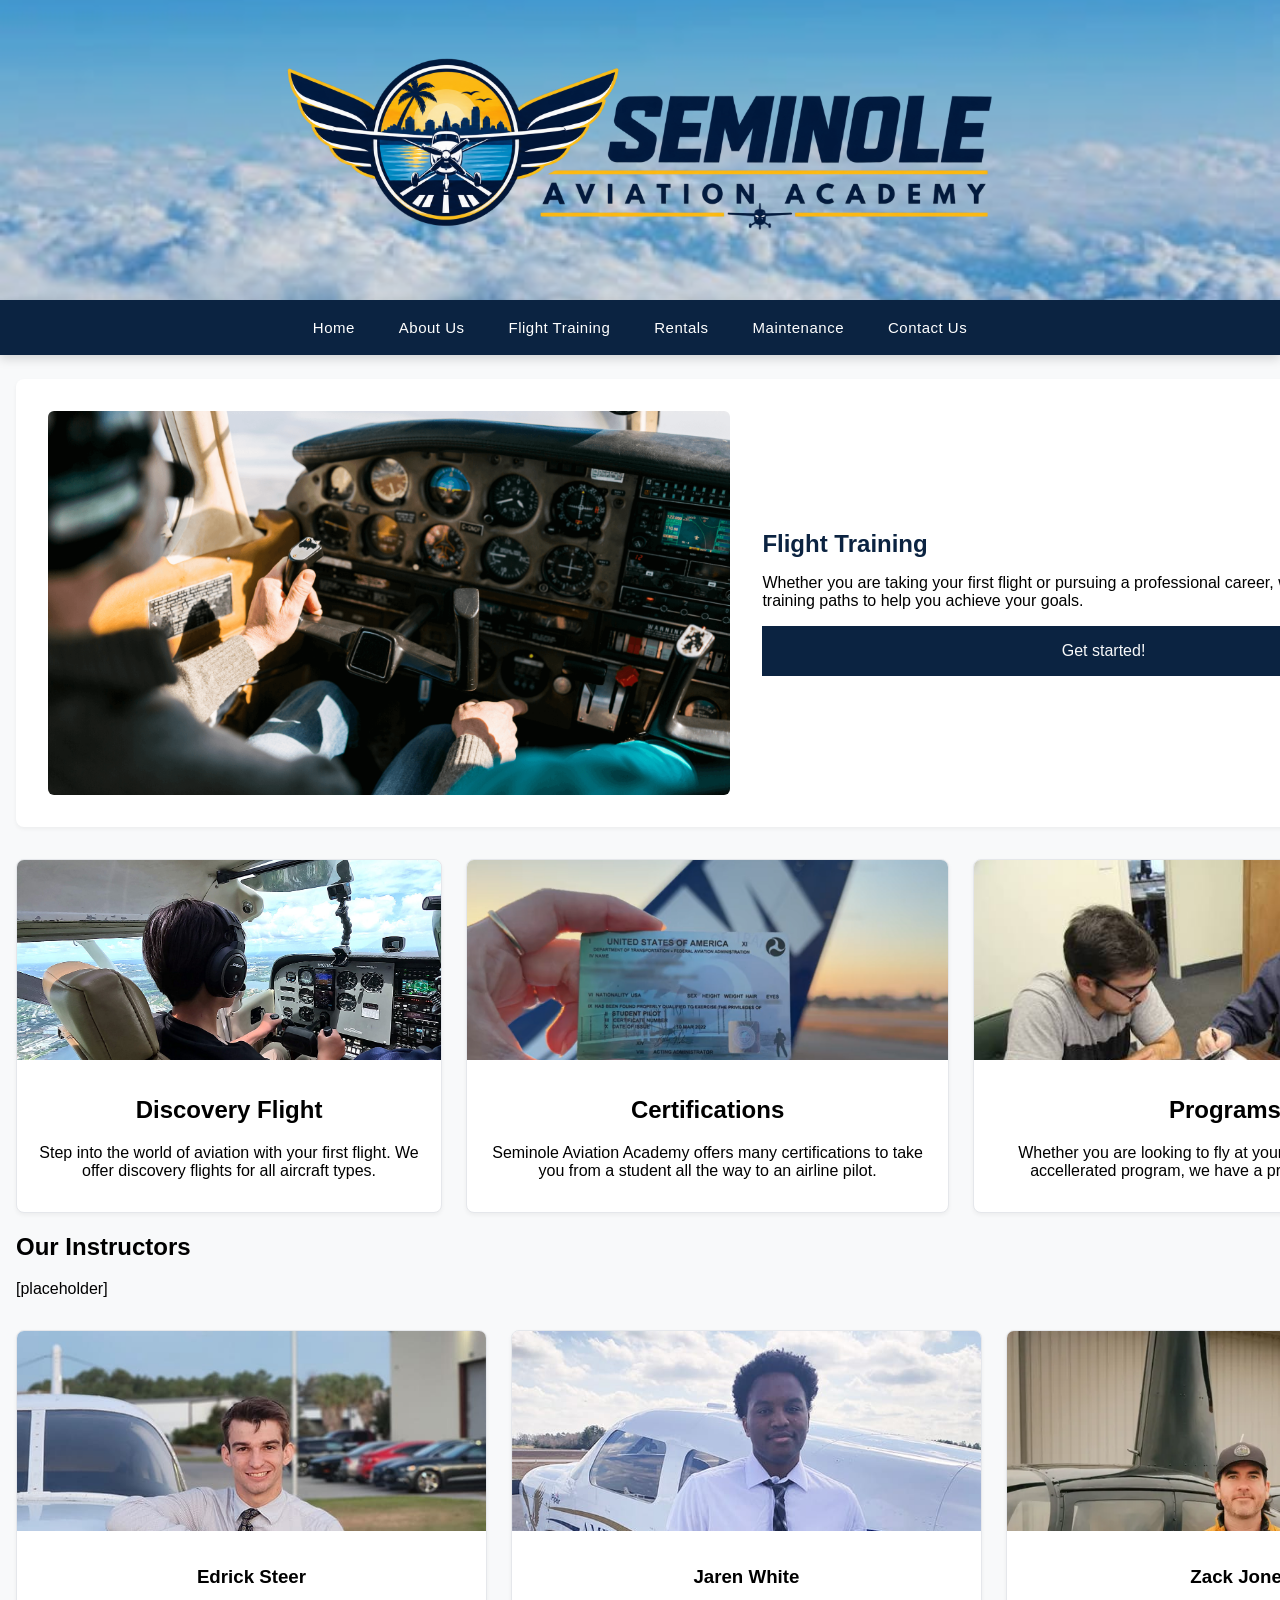
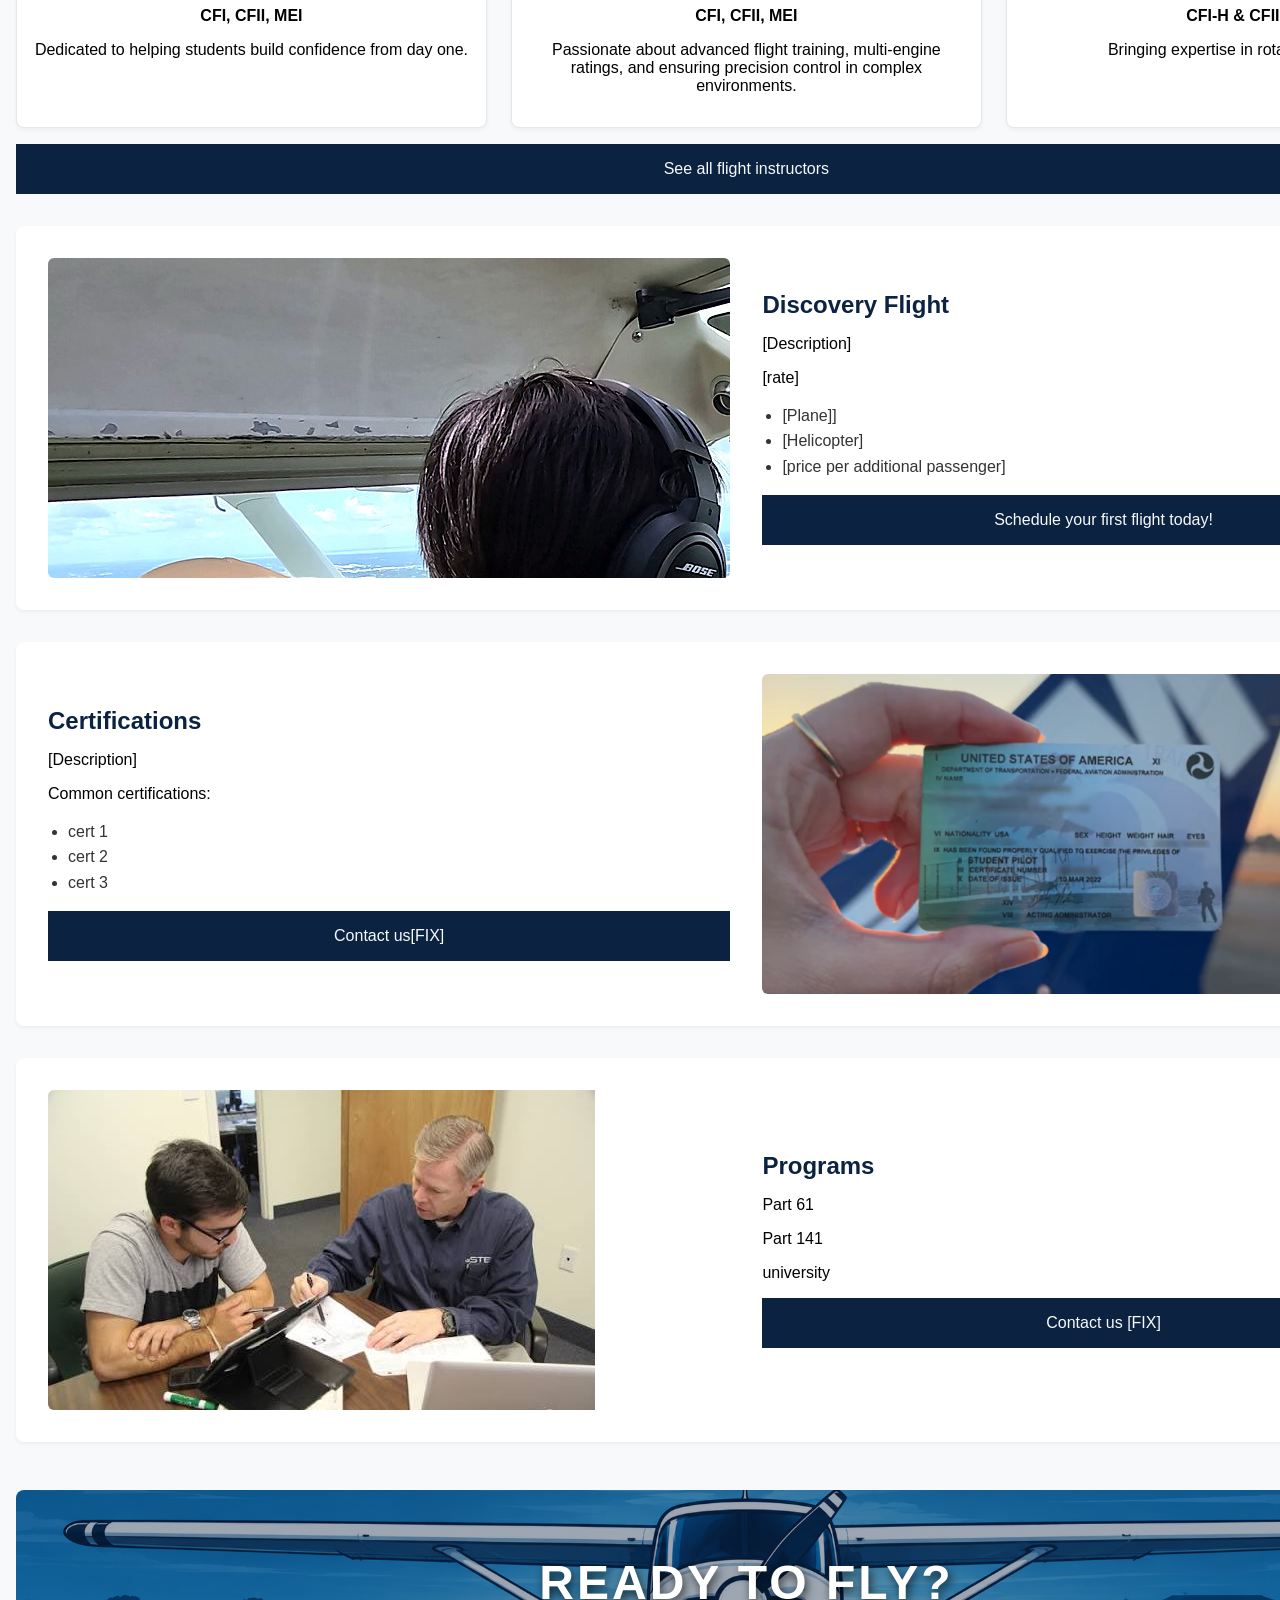
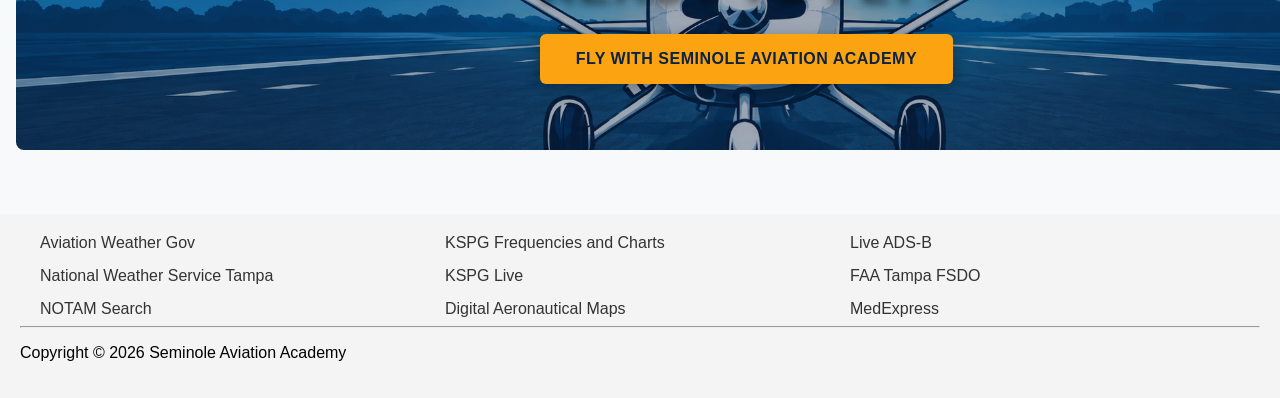
==== commit 42ac1840: "Change headings from h4 to h2 and h3" ====
--- a/Seminole_Aviation_Academy/flight-training.html
+++ b/Seminole_Aviation_Academy/flight-training.html
@@ -94,7 +94,7 @@
                             <img src="Images/discoveryflight.jpg" alt="Discovery Flight" class="card-image">
                         </div>
                         <div class="card-info">
-                            <h4>Discovery Flight</h4>
+                            <h2>Discovery Flight</h2>
                             <p>Step into the world of aviation with your first flight. We offer discovery flights for all aircraft types.</p>
                         </div>
                     </div>
@@ -106,7 +106,7 @@
                             <img src="Images/certifications-943x530.png" alt="Aviation certificate" class="card-image">
                         </div>
                         <div class="card-info">
-                            <h4>Certifications</h4>
+                            <h2>Certifications</h2>
                             <p>Seminole Aviation Academy offers many certifications to take you from a student all the way to an airline pilot.</p>
                         </div>
                     </div>
@@ -118,12 +118,12 @@
                             <img src="Images/programs-1100x733.jpg" alt="Student being taught by an instructor" class="card-image">
                         </div>
                         <div class="card-info">
-                            <h4>Programs</h4>
+                            <h2>Programs</h2>
                             <p>Whether you are looking to fly at your own pace or take an accellerated program, we have a program right for you.</p>
                         </div>
                     </div>
                   </a>
-                </div> <!-- closes container --><div class="container">
+                </div> <!-- closes container -->
               </section>
 
               <section class="Our instructors">
@@ -136,7 +136,7 @@
                           <img src="Images/Edrick-Steer-CFI-CXO-690x690.jpg" alt="Edrick-Steer" class="card-image">
                       </div>
                       <div class="card-info">
-                          <h4>Edrick Steer</h4>
+                          <h3>Edrick Steer</h3>
                           <p><b>CFI, CFII, MEI</b></p>
                           <p>Dedicated to helping students build confidence from day one.</p>
                       </div>
@@ -147,7 +147,7 @@
                           <img src="Images/Jaren-White-CFI-CXO-690x690.jpg" alt="Jaren White, MEI-CFI" class="card-image">
                       </div>
                       <div class="card-info">
-                          <h4>Jaren White</h4>
+                          <h3>Jaren White</h3>
                           <p><b>CFI, CFII, MEI</b></p>
                           <p>Passionate about advanced flight training, multi-engine ratings, and ensuring precision control in complex environments.</p>
                       </div>
@@ -158,7 +158,7 @@
                           <img src="Images/zack+final-640w.webp" alt="Zack, CFI-H" class="card-image">
                       </div>
                       <div class="card-info">
-                          <h4>Zack Jones</h4>
+                          <h3>Zack Jones</h3>
                           <p><b>CFI-H & CFII-H</b></p>
                           <p>Bringing expertise in rotary-wing flight</p>
                       </div>
@@ -169,7 +169,7 @@
               
               <section class="ft-img-left-txt-right" id="discovery-flights">
                 <div class="ft-img-wrapper-left">
-                  <img id="ft-discovery-img" src="Images/discoveryflight.jpg" alt="Discovery Flight">
+                  <img class="ft-discovery-img" src="Images/discoveryflight.jpg" alt="Discovery Flight">
                 </div>
                 <div class="ft-txt-right">
                   <h2>Discovery Flight</h2>
@@ -203,7 +203,7 @@
 
               <section class="ft-img-left-txt-right" id="programs">
                 <div class="ft-img-wrapper-left">
-                  <img id="ft-discovery-img" src="Images/programs-1100x733.jpg" alt="Programs">
+                  <img class="ft-discovery-img" src="Images/programs-1100x733.jpg" alt="Programs">
                 </div>
                 <div class="ft-txt-right">
                   <h2>Programs</h2>
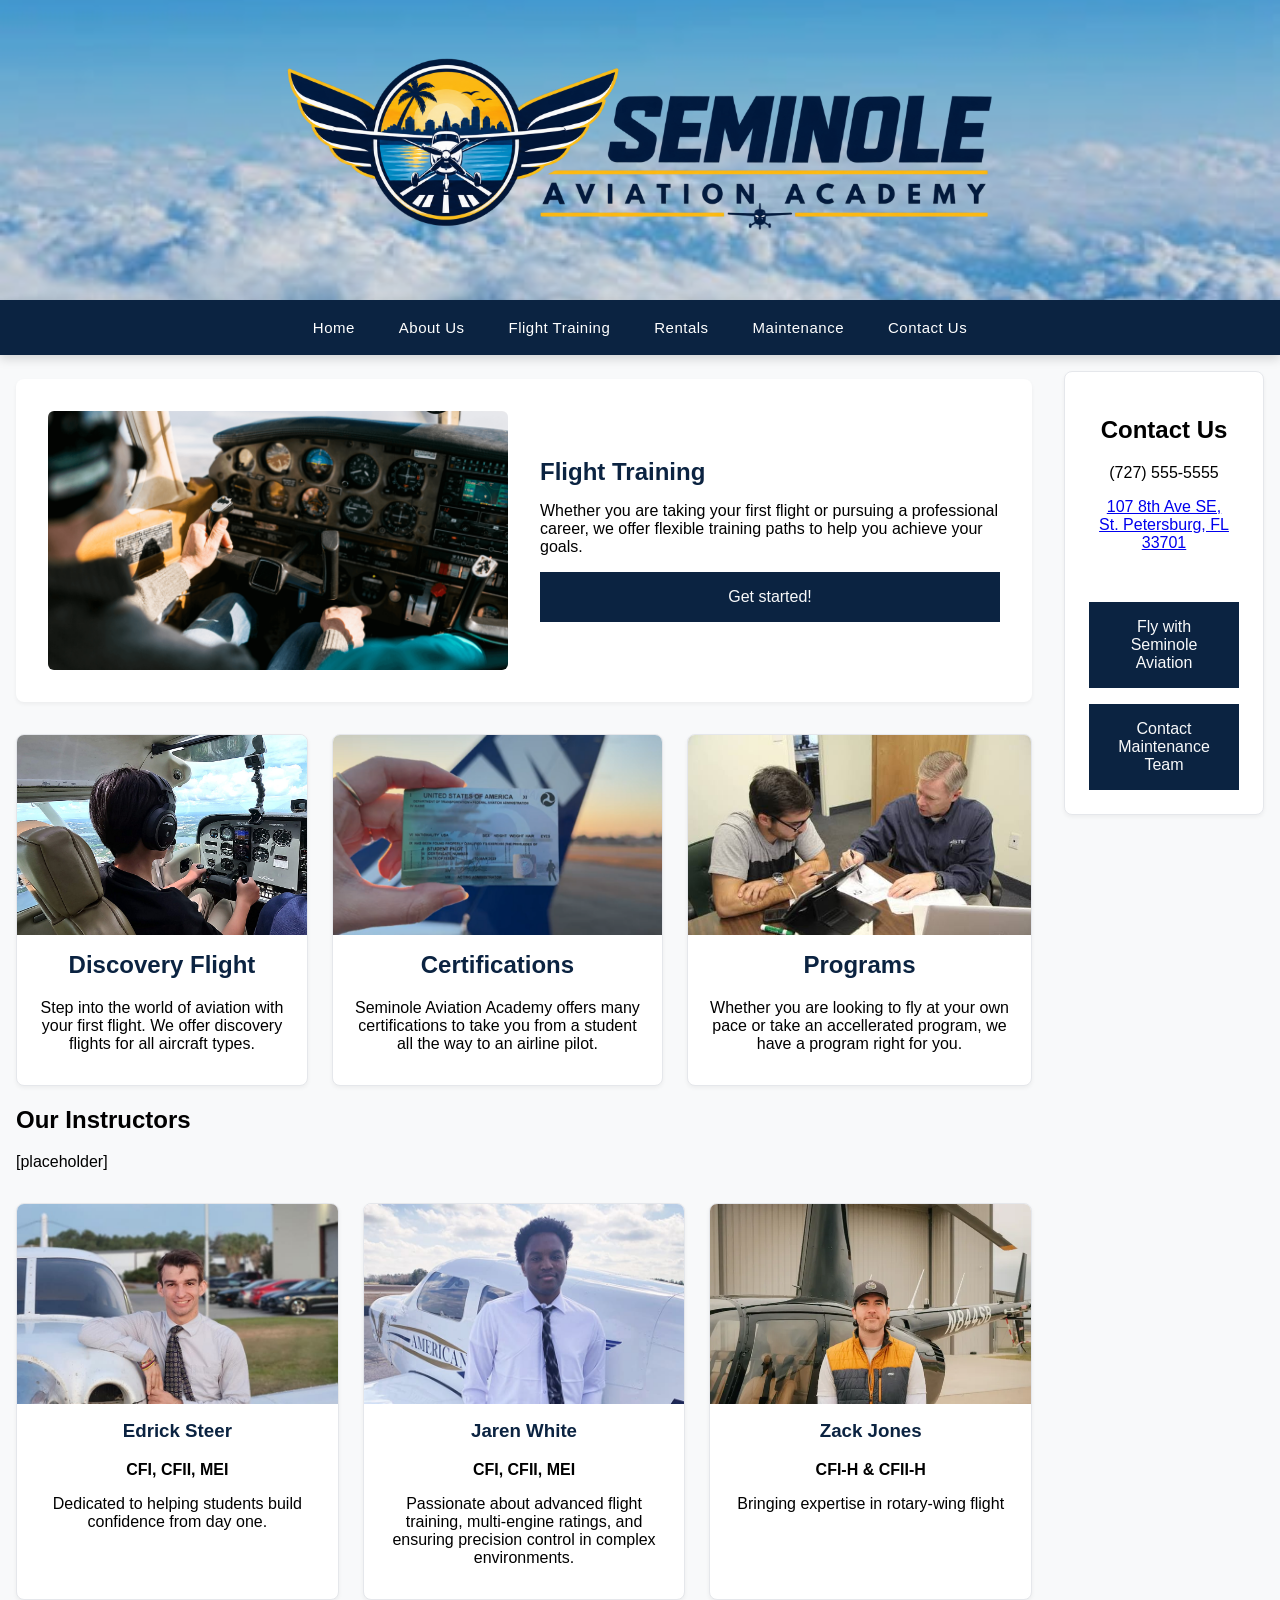
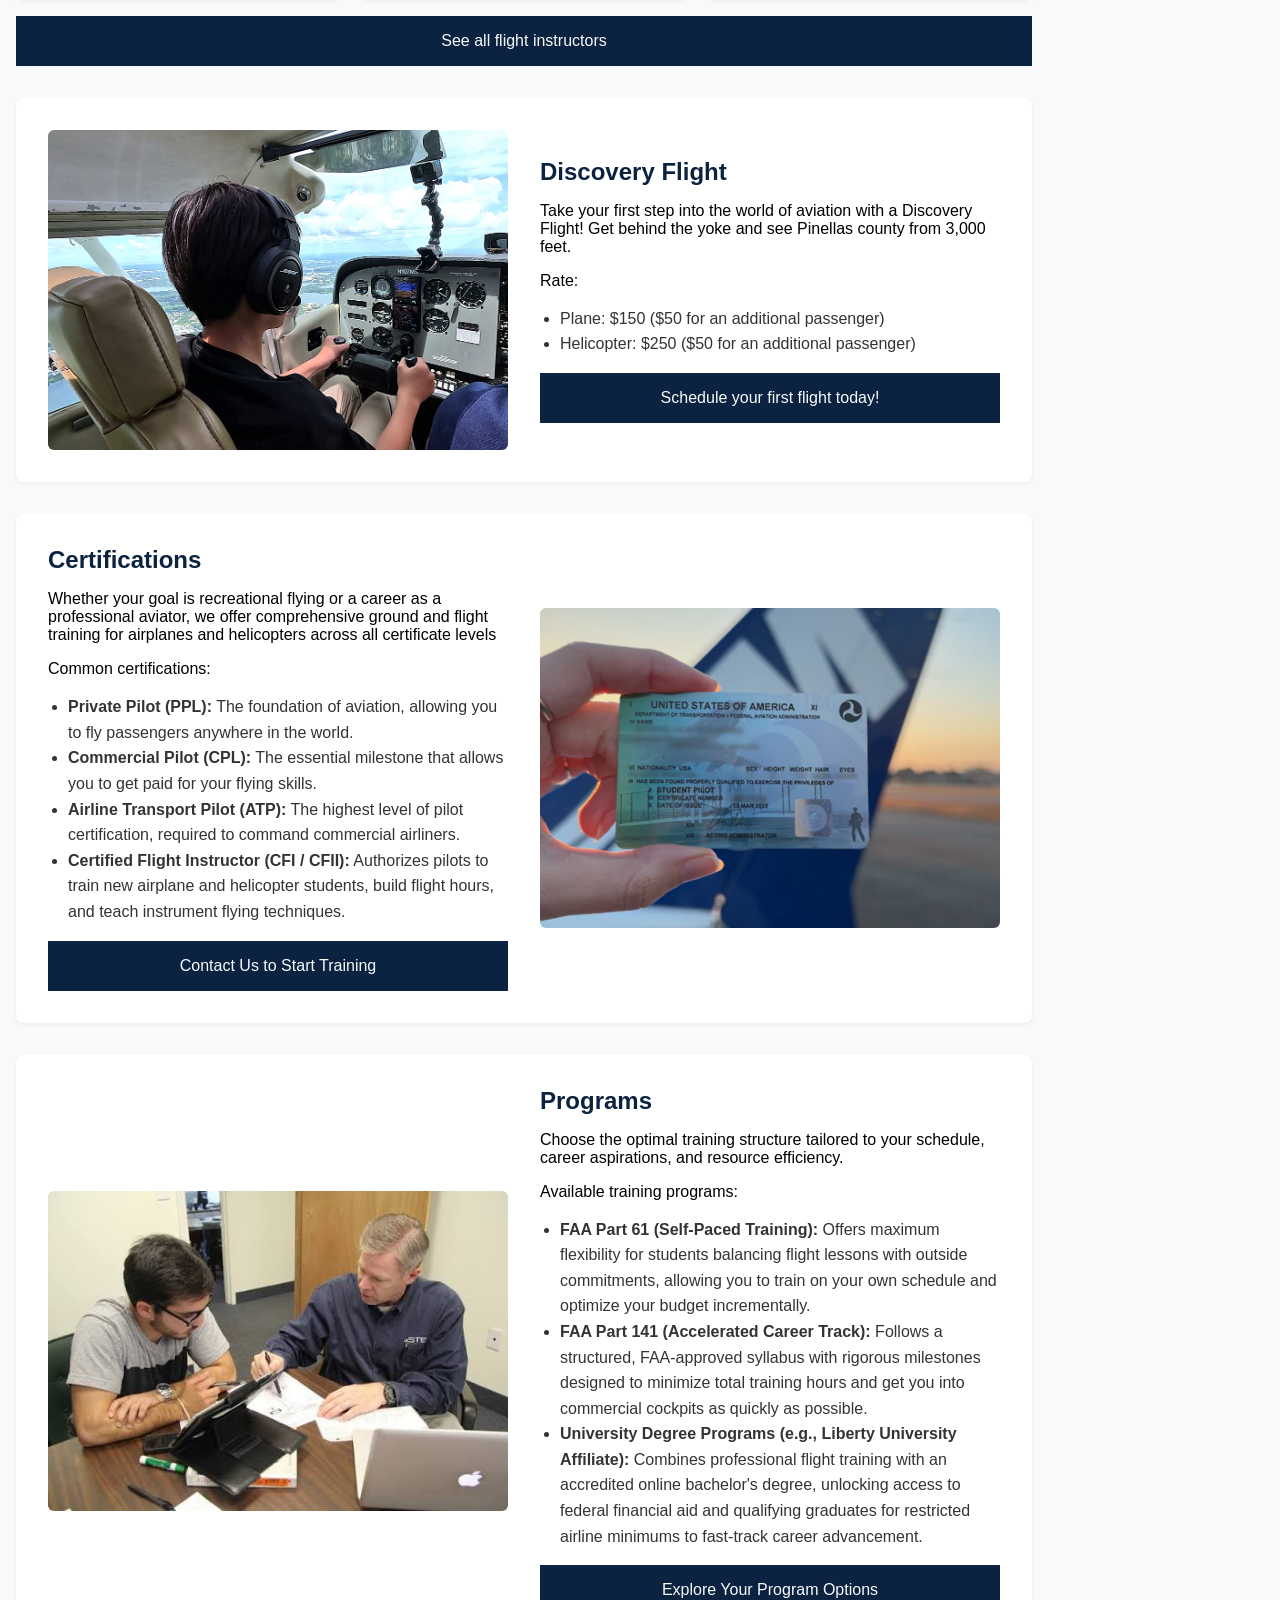
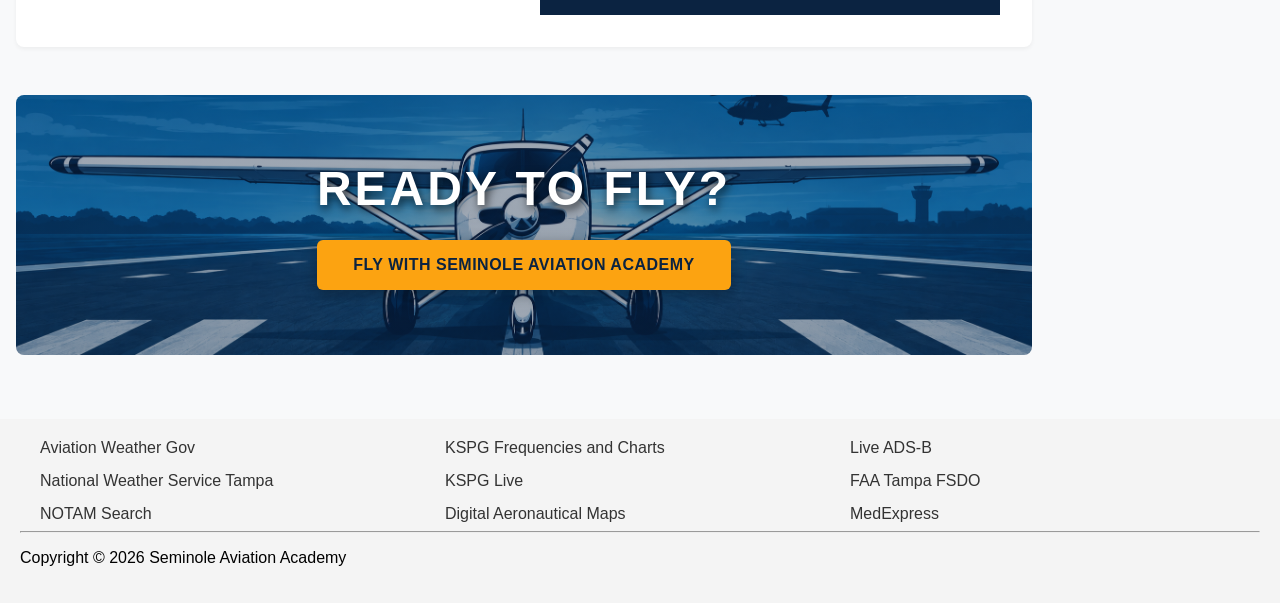
==== commit 35292e8e: "Enhance flight training details and program options Updated flight training page with detailed descr" ====
--- a/Seminole_Aviation_Academy/flight-training.html
+++ b/Seminole_Aviation_Academy/flight-training.html
@@ -173,12 +173,11 @@
                 </div>
                 <div class="ft-txt-right">
                   <h2>Discovery Flight</h2>
-                  <p>[Description]</p>
-                  <p>[rate]</p>
+                  <p>Take your first step into the world of aviation with a Discovery Flight! Get behind the yoke and see Pinellas county from 3,000 feet.</p>
+                  <p>Rate:</p>
                   <ul>
-                    <li>[Plane]]</li>
-                    <li>[Helicopter]</li>
-                    <li>[price per additional passenger]</li>
+                    <li>Plane: $150 ($50 for an additional passenger)</li>
+                    <li>Helicopter: $250 ($50 for an additional passenger)</li>
                   </ul>
                   <a href="contact.html" class="button">Schedule your first flight today!</a>
                 </div>
@@ -190,14 +189,15 @@
                 </div>
                 <div class="ft-txt-left">
                   <h2>Certifications</h2>
-                  <p>[Description]</p>
+                  <p>Whether your goal is recreational flying or a career as a professional aviator, we offer comprehensive ground and flight training for airplanes and helicopters across all certificate levels</p>
                   <p>Common certifications:</p>
                   <ul>
-                    <li>cert 1</li>
-                    <li>cert 2</li>
-                    <li>cert 3</li>
+                    <li><strong>Private Pilot (PPL):</strong> The foundation of aviation, allowing you to fly passengers anywhere in the world.</li>
+                    <li><strong>Commercial Pilot (CPL):</strong> The essential milestone that allows you to get paid for your flying skills.</li>
+                    <li><strong>Airline Transport Pilot (ATP):</strong> The highest level of pilot certification, required to command commercial airliners.</li>
+                    <li><strong>Certified Flight Instructor (CFI / CFII):</strong> Authorizes pilots to train new airplane and helicopter students, build flight hours, and teach instrument flying techniques.</li>
                   </ul>
-                  <a href="contact.html" class="button">Contact us[FIX]</a>
+                  <a href="contact.html" class="button">Contact Us to Start Training</a>
                 </div>
               </section>
 
@@ -207,11 +207,14 @@
                 </div>
                 <div class="ft-txt-right">
                   <h2>Programs</h2>
-                  <p>Part 61</p>
-                  <p>Part 141</p>
-                  <p>university</p>
-                  
-                  <a href="contact.html" class="button">Contact us [FIX]</a>
+                  <p>Choose the optimal training structure tailored to your schedule, career aspirations, and resource efficiency.</p>
+                  <p>Available training programs:</p>
+                  <ul>
+                    <li><strong>FAA Part 61 (Self-Paced Training):</strong> Offers maximum flexibility for students balancing flight lessons with outside commitments, allowing you to train on your own schedule and optimize your budget incrementally.</li>
+                    <li><strong>FAA Part 141 (Accelerated Career Track):</strong> Follows a structured, FAA-approved syllabus with rigorous milestones designed to minimize total training hours and get you into commercial cockpits as quickly as possible.</li>
+                    <li><strong>University Degree Programs (e.g., Liberty University Affiliate):</strong> Combines professional flight training with an accredited online bachelor's degree, unlocking access to federal financial aid and qualifying graduates for restricted airline minimums to fast-track career advancement.</li>
+                  </ul>
+                  <a href="contact.html" class="button">Explore Your Program Options</a>
                 </div>
               </section>
 
--- a/Seminole_Aviation_Academy/seminole.css
+++ b/Seminole_Aviation_Academy/seminole.css
@@ -540,6 +540,14 @@
   margin-top: 0;
   color: #0b2341;         
 }
+.card-info h2 {
+  margin-top: 0;
+  color: #0b2341;         
+}
+.card-info h3 {
+  margin-top: 0;
+  color: #0b2341;         
+}
 
 .card-link-wrapper {
   text-decoration: none; 
@@ -662,7 +670,7 @@
   overflow: hidden;
   border-radius: 6px;
 }
-#ft-discovery-img {
+.ft-discovery-img {
   width: 100%;
   height: 100%;
   object-fit: cover;
@@ -857,7 +865,7 @@
   padding: 1rem;
   text-align: center;
 }
-.fleet-card-info h4 {
+.fleet-card-info h3 {
   margin: 0 0 5px 0;
   color: #0b2341;
 }
@@ -1034,11 +1042,13 @@
 }
 
 
-css.team-section {
+.team-section {
   max-width: 1200px;
   margin: 0 auto;
   padding: 60px 20px;
   text-align: center;
+  flex: 1;
+  min-width: 0;
 }
 /* --- CFI grid --- */
 
@@ -1380,4 +1390,4 @@
     width: 300px;
     display: inline;
   }
-}+}
